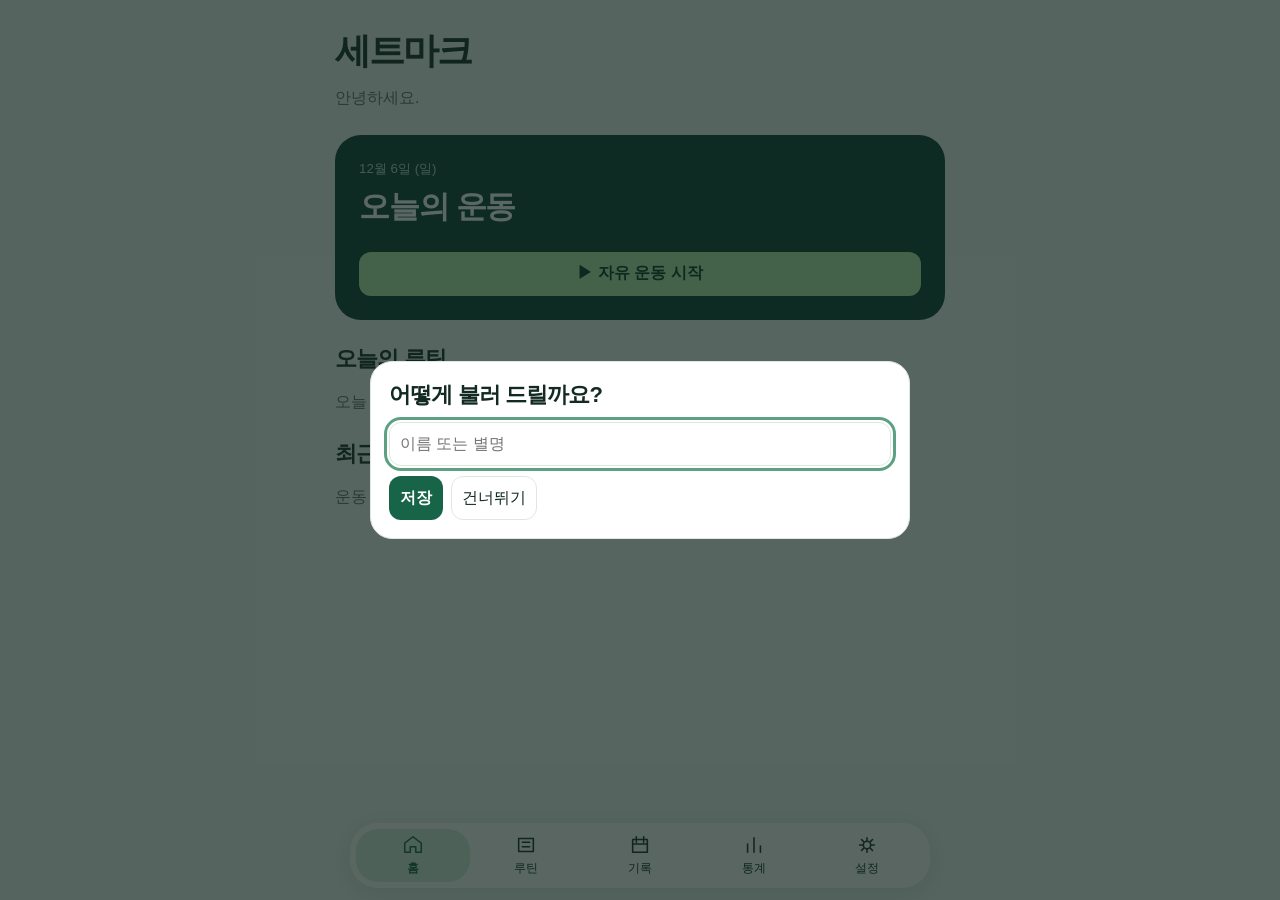
==== index.html @ ee94ebb7 "1113" ====
<!doctype html>
<html lang="ko">
<head>
<meta charset="utf-8">
<meta name="viewport" content="width=device-width,initial-scale=1,viewport-fit=cover">
<meta name="theme-color" content="#f4f7f4">
<meta name="apple-mobile-web-app-capable" content="yes">
<link rel="apple-touch-icon" href="./icon-192.png">
<link rel="manifest" href="./manifest.webmanifest">
<link rel="stylesheet" href="./style.css">
<title>세트마크</title>
</head>
<body>
<div id="app"></div>
<div id="notice" role="status"></div>
<script type="module" src="./app.js"></script>
</body>
</html>
---- style.css ----
:root{font-family:Inter,-apple-system,BlinkMacSystemFont,"Apple SD Gothic Neo",sans-serif;color:#132a23;background:#f4f7f4;--green:#176448;--line:#dde8df;--card:#fff;color-scheme:light}
*{box-sizing:border-box}body{margin:0}main{max-width:650px;margin:auto;padding:calc(22px + env(safe-area-inset-top)) 20px calc(116px + env(safe-area-inset-bottom))}h1{font-size:36px;letter-spacing:-.06em;margin:5px 0 10px}h2{font-size:22px;letter-spacing:-.04em;margin:0 0 12px}p{line-height:1.55}button,input,select{font:inherit}button{cursor:pointer;color:inherit}button,input,select{border:1px solid var(--line);border-radius:12px;padding:10px;background:var(--card);min-height:44px}button:disabled{opacity:.45}input,select{max-width:100%;min-width:0}button:focus-visible,input:focus-visible,select:focus-visible{outline:3px solid #5ba182;outline-offset:2px}.primary{background:var(--green);color:#fff;border-color:transparent;font-weight:700}.wide{width:100%}.muted,small{color:#5c7168}.hero{background:#073e31;color:white;border-radius:26px;padding:24px;margin:24px 0}.hero h2{font-size:31px}.hero small{color:#b4d5c5}.hero button{background:#b6efaa;color:#0d3425;margin-top:12px}.card{background:var(--card);border:1px solid var(--line);padding:16px;border-radius:18px;margin:10px 0}.row{display:flex;gap:8px;align-items:center;flex-wrap:wrap}.between{justify-content:space-between}.stack{display:grid;gap:10px}.section{margin-top:24px}.tabbar{position:fixed;z-index:2;left:50%;bottom:calc(12px + env(safe-area-inset-bottom));transform:translateX(-50%);width:min(94%,580px);display:grid;grid-template-columns:repeat(5,1fr);padding:5px;border:1px solid #ffffffd9;background:#ffffffbd;-webkit-backdrop-filter:blur(22px) saturate(160%);backdrop-filter:blur(22px) saturate(160%);box-shadow:0 5px 24px #173f2924;border-radius:28px}.tabbar::before{content:"";position:absolute;top:5px;bottom:5px;left:5px;width:calc((100% - 10px)/5);transform:translateX(calc(var(--tab) * 100%));border-radius:22px;background:#d8eee0;transition:transform .23s ease}.tabbar button{position:relative;border:0;background:transparent;font-size:12px;padding:5px 2px}.tabbar svg{display:block;width:22px;height:22px;margin:0 auto 4px}.tabbar [aria-current]{color:var(--green);font-weight:800}.capsule{position:sticky;top:calc(6px + env(safe-area-inset-top));z-index:3;width:max-content;margin:0 auto 14px;background:#101713;color:#fff;border:0;border-radius:99px;display:flex;align-items:center;gap:10px;font-variant-numeric:tabular-nums}.ring{width:21px;height:21px;border-radius:50%;background:conic-gradient(#a4efab var(--progress),#3c5249 0);display:grid;place-items:center}.ring:after{content:"";width:15px;height:15px;background:#101713;border-radius:50%}.set{display:grid;grid-template-columns:24px 1fr 1fr 44px 44px;align-items:center;gap:5px;margin:6px 0}.set button{padding:0}.set input{width:100%}.checked{background:#e0f4e4}.chips{display:flex;gap:6px;overflow:auto;padding:4px 0}.chips button{white-space:nowrap}.exercise{width:100%;display:flex;align-items:center;gap:12px;text-align:left;margin:5px 0}.pose{width:42px;height:42px;background:#edf6ed;border-radius:9px;flex:none}.calendar{display:grid;grid-template-columns:repeat(7,minmax(0,1fr));text-align:center;gap:4px}.calendar button{padding:3px;min-width:0}.calendar i{display:block;margin:auto;width:5px;height:5px;border-radius:50%;background:currentColor}.bars{height:145px;display:flex;align-items:end;gap:3px;border-bottom:1px solid var(--line);margin:12px 0}.bars span{background:#3e916b;border-radius:3px 3px 0 0;flex:1;min-width:0}.clock{font-variant-numeric:tabular-nums;font-weight:700}.danger{color:#a12a38}dialog{width:min(94%,540px);max-height:82dvh;border:1px solid var(--line);border-radius:22px;padding:18px;color:inherit;background:var(--card)}dialog::backdrop{background:#10231db0}#notice{position:fixed;z-index:5;bottom:100px;left:50%;transform:translateX(-50%);background:#132a23;color:white;border-radius:14px;padding:10px 16px;width:max-content;max-width:90%}#notice:empty{display:none}@media(prefers-reduced-motion:reduce){*{transition:none!important}}
[hidden]{display:none!important}.hero h2{margin-top:8px}h1+p{margin-top:0}.calendar{margin-top:10px}
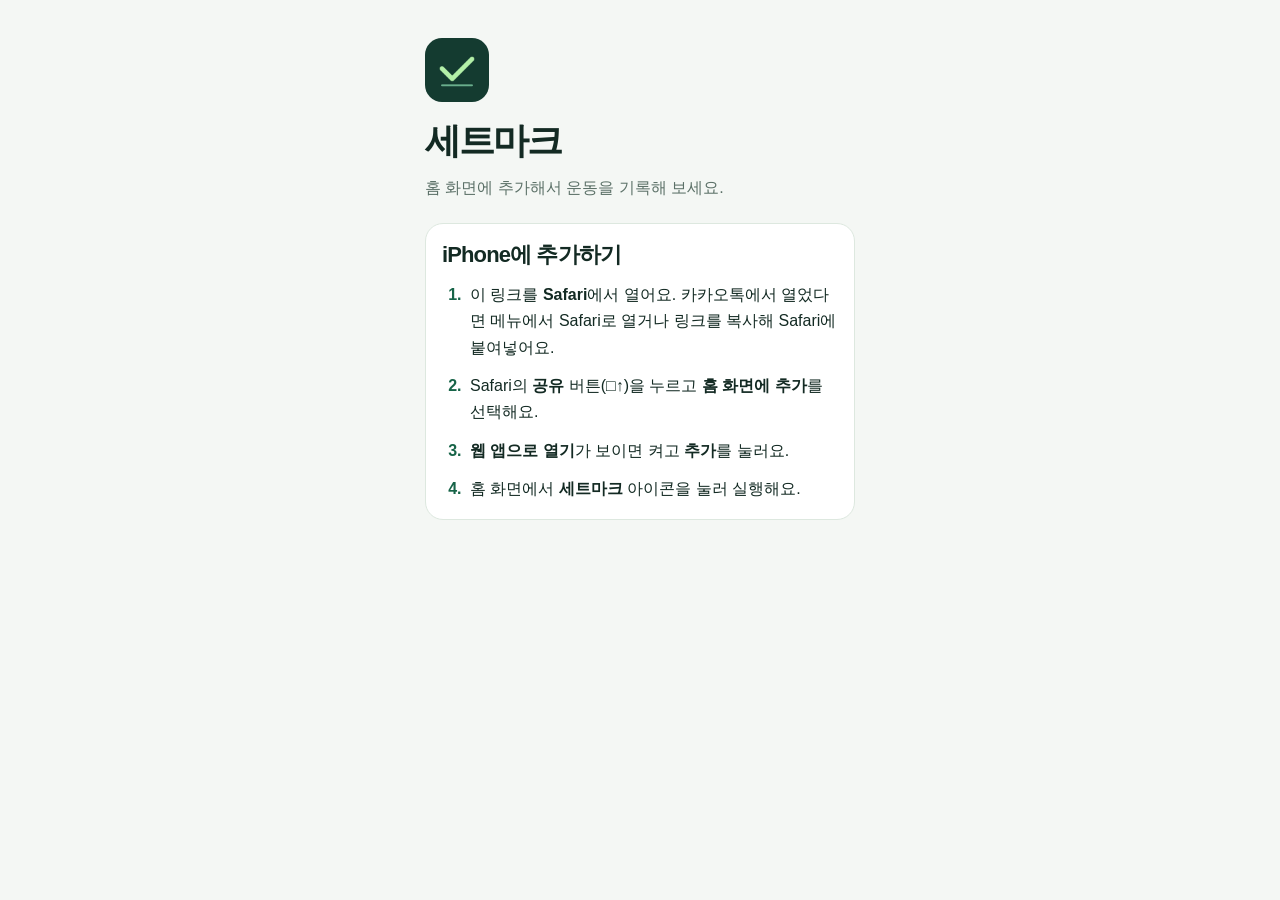
==== commit e93c062c: "launch" ====
--- a/index.html
+++ b/index.html
@@ -11,8 +11,24 @@
 <title>세트마크</title>
 </head>
 <body>
-<div id="app"></div>
+<main id="install-guide" class="install-guide">
+  <header class="install-header">
+    <img src="./icon-192.png" width="64" height="64" alt="">
+    <h1>세트마크</h1>
+    <p>홈 화면에 추가해서 운동을 기록해 보세요.</p>
+  </header>
+  <section class="card" aria-labelledby="install-title">
+    <h2 id="install-title">iPhone에 추가하기</h2>
+    <ol>
+      <li>이 링크를 <strong>Safari</strong>에서 열어요. 카카오톡에서 열었다면 메뉴에서 Safari로 열거나 링크를 복사해 Safari에 붙여넣어요.</li>
+      <li>Safari의 <strong>공유</strong> 버튼(□↑)을 누르고 <strong>홈 화면에 추가</strong>를 선택해요.</li>
+      <li><strong>웹 앱으로 열기</strong>가 보이면 켜고 <strong>추가</strong>를 눌러요.</li>
+      <li>홈 화면에서 <strong>세트마크</strong> 아이콘을 눌러 실행해요.</li>
+    </ol>
+  </section>
+</main>
+<div id="app" hidden></div>
 <div id="notice" role="status"></div>
-<script type="module" src="./app.js"></script>
+<script type="module" src="./launch.js"></script>
 </body>
 </html>
--- a/style.css
+++ b/style.css
@@ -1,3 +1,10 @@
 :root{font-family:Inter,-apple-system,BlinkMacSystemFont,"Apple SD Gothic Neo",sans-serif;color:#132a23;background:#f4f7f4;--green:#176448;--line:#dde8df;--card:#fff;color-scheme:light}
 *{box-sizing:border-box}body{margin:0}main{max-width:650px;margin:auto;padding:calc(22px + env(safe-area-inset-top)) 20px calc(116px + env(safe-area-inset-bottom))}h1{font-size:36px;letter-spacing:-.06em;margin:5px 0 10px}h2{font-size:22px;letter-spacing:-.04em;margin:0 0 12px}p{line-height:1.55}button,input,select{font:inherit}button{cursor:pointer;color:inherit}button,input,select{border:1px solid var(--line);border-radius:12px;padding:10px;background:var(--card);min-height:44px}button:disabled{opacity:.45}input,select{max-width:100%;min-width:0}button:focus-visible,input:focus-visible,select:focus-visible{outline:3px solid #5ba182;outline-offset:2px}.primary{background:var(--green);color:#fff;border-color:transparent;font-weight:700}.wide{width:100%}.muted,small{color:#5c7168}.hero{background:#073e31;color:white;border-radius:26px;padding:24px;margin:24px 0}.hero h2{font-size:31px}.hero small{color:#b4d5c5}.hero button{background:#b6efaa;color:#0d3425;margin-top:12px}.card{background:var(--card);border:1px solid var(--line);padding:16px;border-radius:18px;margin:10px 0}.row{display:flex;gap:8px;align-items:center;flex-wrap:wrap}.between{justify-content:space-between}.stack{display:grid;gap:10px}.section{margin-top:24px}.tabbar{position:fixed;z-index:2;left:50%;bottom:calc(12px + env(safe-area-inset-bottom));transform:translateX(-50%);width:min(94%,580px);display:grid;grid-template-columns:repeat(5,1fr);padding:5px;border:1px solid #ffffffd9;background:#ffffffbd;-webkit-backdrop-filter:blur(22px) saturate(160%);backdrop-filter:blur(22px) saturate(160%);box-shadow:0 5px 24px #173f2924;border-radius:28px}.tabbar::before{content:"";position:absolute;top:5px;bottom:5px;left:5px;width:calc((100% - 10px)/5);transform:translateX(calc(var(--tab) * 100%));border-radius:22px;background:#d8eee0;transition:transform .23s ease}.tabbar button{position:relative;border:0;background:transparent;font-size:12px;padding:5px 2px}.tabbar svg{display:block;width:22px;height:22px;margin:0 auto 4px}.tabbar [aria-current]{color:var(--green);font-weight:800}.capsule{position:sticky;top:calc(6px + env(safe-area-inset-top));z-index:3;width:max-content;margin:0 auto 14px;background:#101713;color:#fff;border:0;border-radius:99px;display:flex;align-items:center;gap:10px;font-variant-numeric:tabular-nums}.ring{width:21px;height:21px;border-radius:50%;background:conic-gradient(#a4efab var(--progress),#3c5249 0);display:grid;place-items:center}.ring:after{content:"";width:15px;height:15px;background:#101713;border-radius:50%}.set{display:grid;grid-template-columns:24px 1fr 1fr 44px 44px;align-items:center;gap:5px;margin:6px 0}.set button{padding:0}.set input{width:100%}.checked{background:#e0f4e4}.chips{display:flex;gap:6px;overflow:auto;padding:4px 0}.chips button{white-space:nowrap}.exercise{width:100%;display:flex;align-items:center;gap:12px;text-align:left;margin:5px 0}.pose{width:42px;height:42px;background:#edf6ed;border-radius:9px;flex:none}.calendar{display:grid;grid-template-columns:repeat(7,minmax(0,1fr));text-align:center;gap:4px}.calendar button{padding:3px;min-width:0}.calendar i{display:block;margin:auto;width:5px;height:5px;border-radius:50%;background:currentColor}.bars{height:145px;display:flex;align-items:end;gap:3px;border-bottom:1px solid var(--line);margin:12px 0}.bars span{background:#3e916b;border-radius:3px 3px 0 0;flex:1;min-width:0}.clock{font-variant-numeric:tabular-nums;font-weight:700}.danger{color:#a12a38}dialog{width:min(94%,540px);max-height:82dvh;border:1px solid var(--line);border-radius:22px;padding:18px;color:inherit;background:var(--card)}dialog::backdrop{background:#10231db0}#notice{position:fixed;z-index:5;bottom:100px;left:50%;transform:translateX(-50%);background:#132a23;color:white;border-radius:14px;padding:10px 16px;width:max-content;max-width:90%}#notice:empty{display:none}@media(prefers-reduced-motion:reduce){*{transition:none!important}}
 [hidden]{display:none!important}.hero h2{margin-top:8px}h1+p{margin-top:0}.calendar{margin-top:10px}
+.install-guide{max-width:470px;padding-top:calc(38px + env(safe-area-inset-top));padding-bottom:calc(30px + env(safe-area-inset-bottom))}
+.install-header img{border-radius:17px;display:block;margin-bottom:15px}
+.install-header p{color:#5c7168;margin-bottom:22px}
+.install-guide ol{margin:0;padding-left:1.5em;line-height:1.65}
+.install-guide li{padding-left:.25em}
+.install-guide li+li{margin-top:12px}
+.install-guide li::marker{font-weight:700;color:var(--green)}
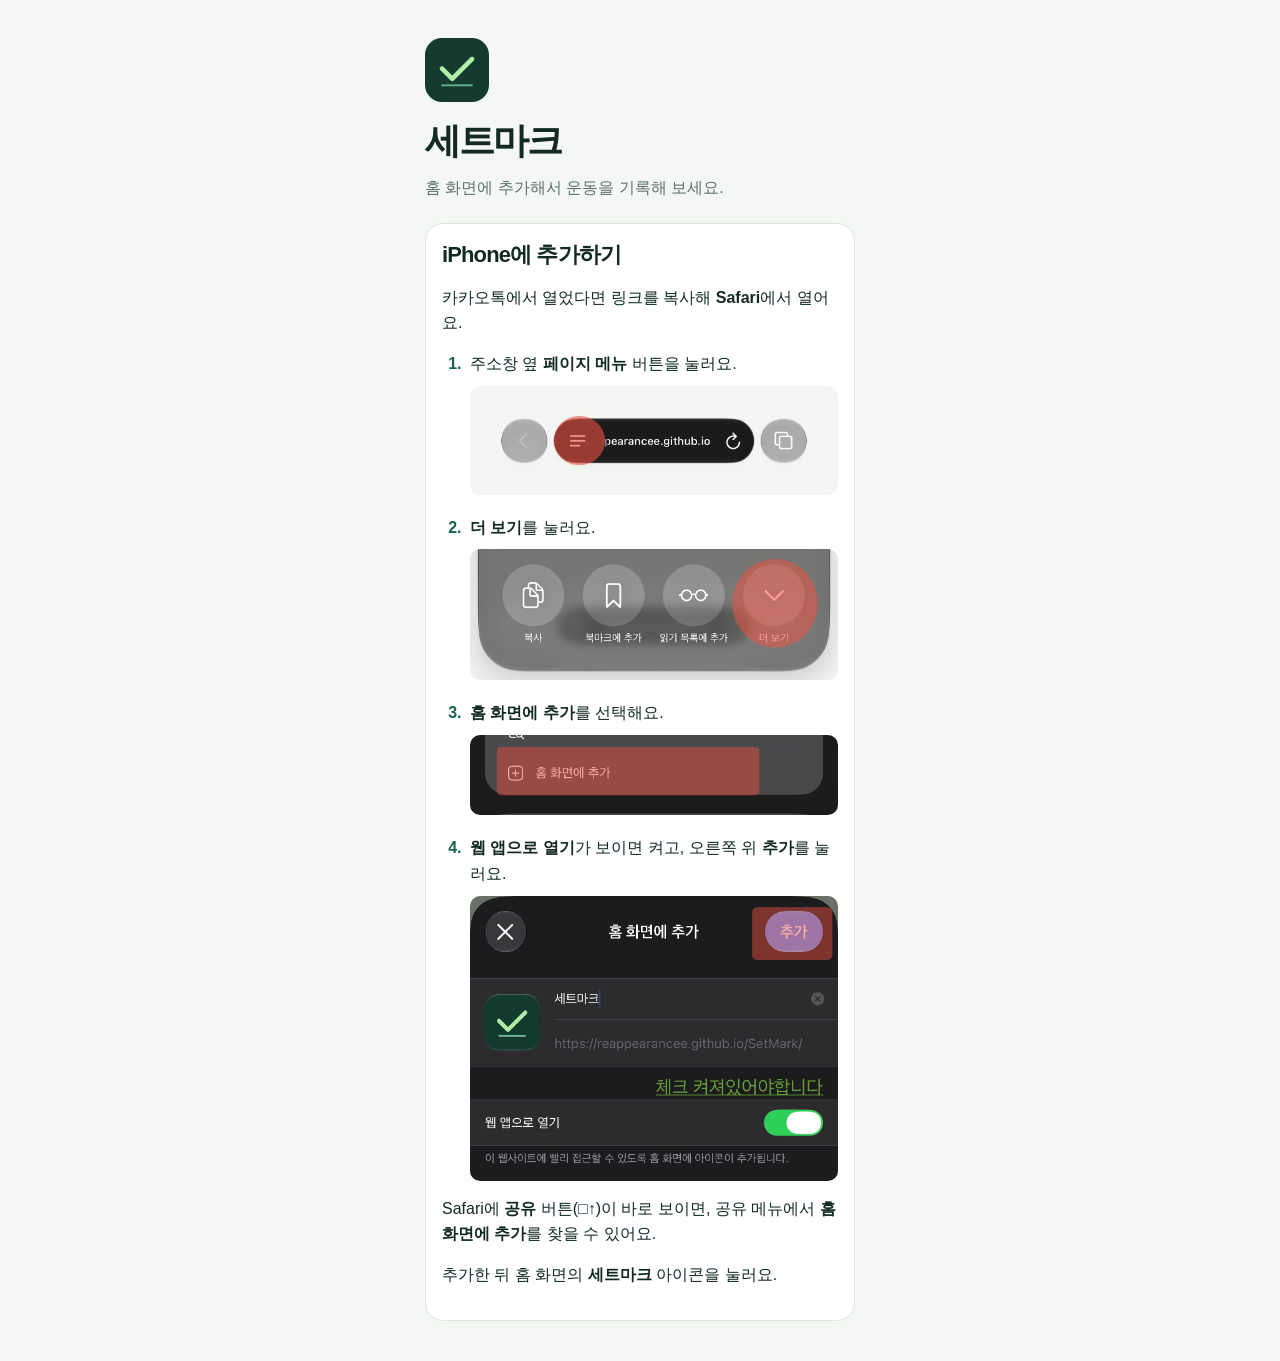
==== commit f406cf66: "update" ====
--- a/index.html
+++ b/index.html
@@ -19,12 +19,27 @@
   </header>
   <section class="card" aria-labelledby="install-title">
     <h2 id="install-title">iPhone에 추가하기</h2>
-    <ol>
-      <li>이 링크를 <strong>Safari</strong>에서 열어요. 카카오톡에서 열었다면 메뉴에서 Safari로 열거나 링크를 복사해 Safari에 붙여넣어요.</li>
-      <li>Safari의 <strong>공유</strong> 버튼(□↑)을 누르고 <strong>홈 화면에 추가</strong>를 선택해요.</li>
-      <li><strong>웹 앱으로 열기</strong>가 보이면 켜고 <strong>추가</strong>를 눌러요.</li>
-      <li>홈 화면에서 <strong>세트마크</strong> 아이콘을 눌러 실행해요.</li>
+    <p>카카오톡에서 열었다면 링크를 복사해 <strong>Safari</strong>에서 열어요.</p>
+    <ol class="install-steps">
+      <li>
+        주소창 옆 <strong>페이지 메뉴</strong> 버튼을 눌러요.
+        <img src="./install-step-1.jpg" alt="Safari 주소창 왼쪽의 페이지 메뉴 버튼이 강조된 화면">
+      </li>
+      <li>
+        <strong>더 보기</strong>를 눌러요.
+        <img src="./install-step-2.jpg" alt="페이지 메뉴 오른쪽의 더 보기 버튼이 강조된 화면">
+      </li>
+      <li>
+        <strong>홈 화면에 추가</strong>를 선택해요.
+        <img src="./install-step-3.jpg" alt="홈 화면에 추가 메뉴가 강조된 화면">
+      </li>
+      <li>
+        <strong>웹 앱으로 열기</strong>가 보이면 켜고, 오른쪽 위 <strong>추가</strong>를 눌러요.
+        <img src="./install-step-4.jpg" alt="웹 앱으로 열기가 켜져 있고 오른쪽 위 추가 버튼이 강조된 화면">
+      </li>
     </ol>
+    <p>Safari에 <strong>공유</strong> 버튼(□↑)이 바로 보이면, 공유 메뉴에서 <strong>홈 화면에 추가</strong>를 찾을 수 있어요.</p>
+    <p>추가한 뒤 홈 화면의 <strong>세트마크</strong> 아이콘을 눌러요.</p>
   </section>
 </main>
 <div id="app" hidden></div>
--- a/style.css
+++ b/style.css
@@ -8,3 +8,19 @@
 .install-guide li{padding-left:.25em}
 .install-guide li+li{margin-top:12px}
 .install-guide li::marker{font-weight:700;color:var(--green)}
+
+/* Disable double-tap zoom while keeping panning and pinch zoom. */
+#app, #app * {
+  touch-action: manipulation;
+}
+
+.install-steps img {
+  display: block;
+  width: 100%;
+  height: auto;
+  margin-top: 8px;
+  border-radius: 10px;
+}
+.install-guide .install-steps li + li {
+  margin-top: 20px;
+}
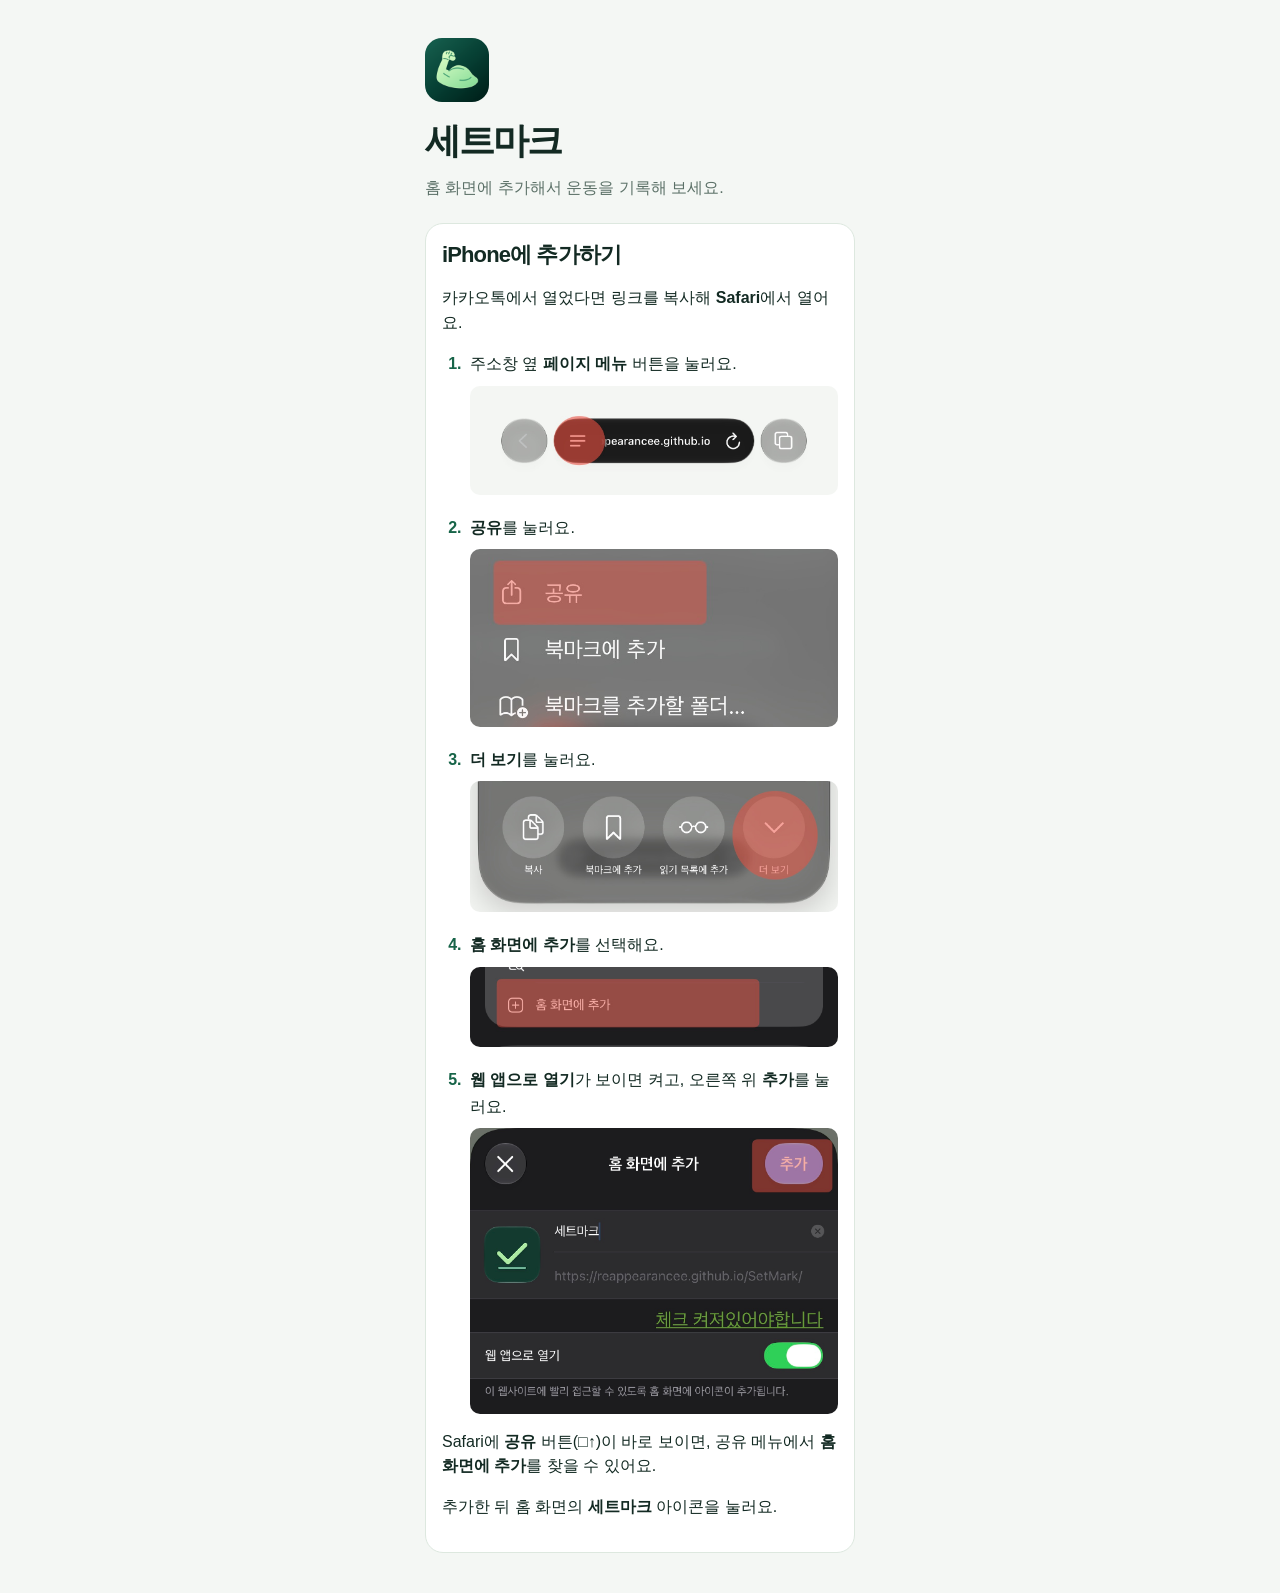
==== commit 32e868a0: "update" ====
--- a/index.html
+++ b/index.html
@@ -26,6 +26,10 @@
         <img src="./install-step-1.jpg" alt="Safari 주소창 왼쪽의 페이지 메뉴 버튼이 강조된 화면">
       </li>
       <li>
+        <strong>공유</strong>를 눌러요.
+        <img src="./install-step-share.jpg" alt="Safari 페이지 메뉴에서 공유 버튼이 강조된 화면">
+      </li>
+      <li>
         <strong>더 보기</strong>를 눌러요.
         <img src="./install-step-2.jpg" alt="페이지 메뉴 오른쪽의 더 보기 버튼이 강조된 화면">
       </li>
--- a/style.css
+++ b/style.css
@@ -24,3 +24,32 @@
 .install-guide .install-steps li + li {
   margin-top: 20px;
 }
+
+.rest-sound {
+  display: flex;
+  align-items: center;
+  justify-content: space-between;
+  min-height: 44px;
+  gap: 12px;
+}
+.rest-sound input {
+  flex: none;
+  width: 20px;
+  height: 20px;
+  min-height: 0;
+  margin: 0 4px;
+  padding: 0;
+  accent-color: var(--green);
+}
+.rest-controls { display: inline-flex; align-items: center; gap: 8px; }
+.rest-controls button { min-width: 44px; }
+.rest-controls output { min-width: 48px; text-align: center; }
+.routine-set {
+  display: grid;
+  grid-template-columns: 40px minmax(0, 1fr) minmax(0, 1fr);
+  align-items: center;
+  gap: 6px;
+  margin: 8px 0;
+}
+.routine-set input { width: 100%; }
+.update-banner { background: #e8f5ea; }
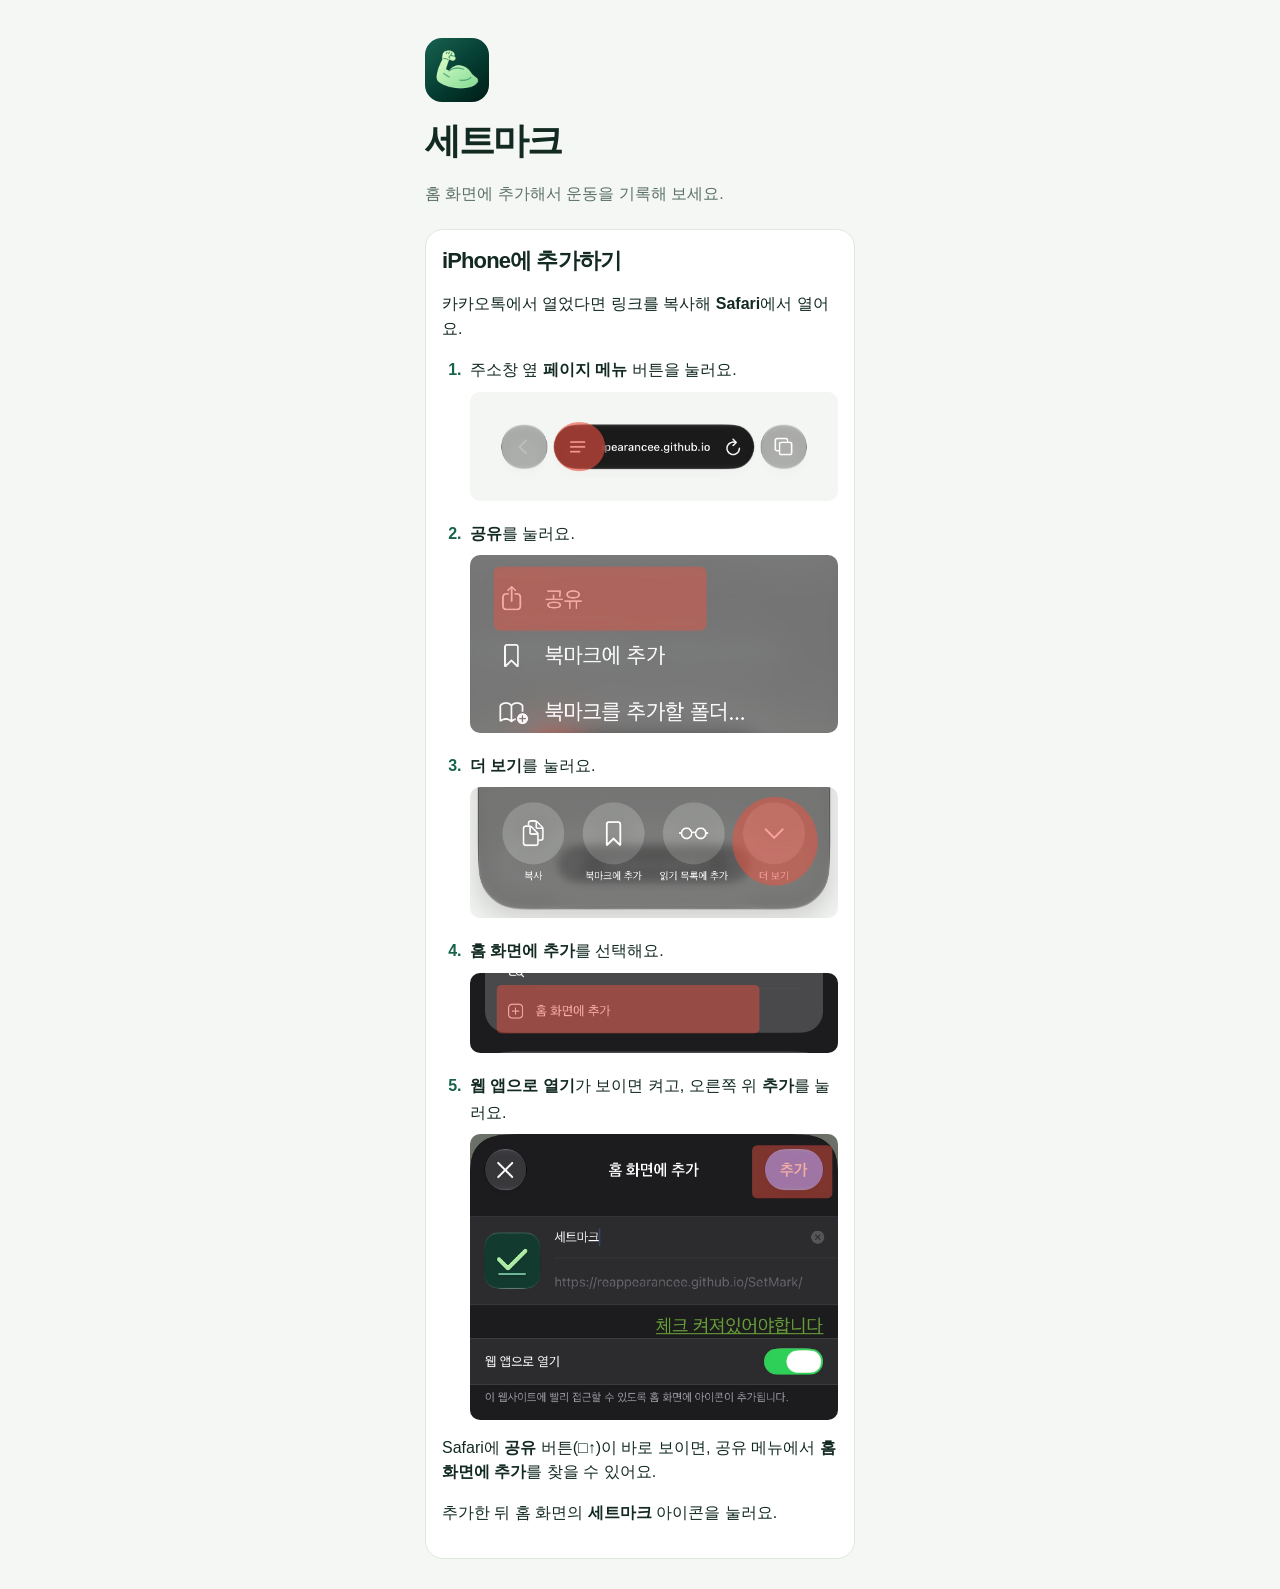
==== commit 64a17687: "폴더링" ====
--- a/index.html
+++ b/index.html
@@ -5,49 +5,15 @@
 <meta name="viewport" content="width=device-width,initial-scale=1,viewport-fit=cover">
 <meta name="theme-color" content="#f4f7f4">
 <meta name="apple-mobile-web-app-capable" content="yes">
-<link rel="apple-touch-icon" href="./icon-192.png">
+<link rel="apple-touch-icon" href="./main/icon-192.png">
 <link rel="manifest" href="./manifest.webmanifest">
-<link rel="stylesheet" href="./style.css">
+<link rel="stylesheet" href="./main/style.css">
 <title>세트마크</title>
 </head>
 <body>
-<main id="install-guide" class="install-guide">
-  <header class="install-header">
-    <img src="./icon-192.png" width="64" height="64" alt="">
-    <h1>세트마크</h1>
-    <p>홈 화면에 추가해서 운동을 기록해 보세요.</p>
-  </header>
-  <section class="card" aria-labelledby="install-title">
-    <h2 id="install-title">iPhone에 추가하기</h2>
-    <p>카카오톡에서 열었다면 링크를 복사해 <strong>Safari</strong>에서 열어요.</p>
-    <ol class="install-steps">
-      <li>
-        주소창 옆 <strong>페이지 메뉴</strong> 버튼을 눌러요.
-        <img src="./install-step-1.jpg" alt="Safari 주소창 왼쪽의 페이지 메뉴 버튼이 강조된 화면">
-      </li>
-      <li>
-        <strong>공유</strong>를 눌러요.
-        <img src="./install-step-share.jpg" alt="Safari 페이지 메뉴에서 공유 버튼이 강조된 화면">
-      </li>
-      <li>
-        <strong>더 보기</strong>를 눌러요.
-        <img src="./install-step-2.jpg" alt="페이지 메뉴 오른쪽의 더 보기 버튼이 강조된 화면">
-      </li>
-      <li>
-        <strong>홈 화면에 추가</strong>를 선택해요.
-        <img src="./install-step-3.jpg" alt="홈 화면에 추가 메뉴가 강조된 화면">
-      </li>
-      <li>
-        <strong>웹 앱으로 열기</strong>가 보이면 켜고, 오른쪽 위 <strong>추가</strong>를 눌러요.
-        <img src="./install-step-4.jpg" alt="웹 앱으로 열기가 켜져 있고 오른쪽 위 추가 버튼이 강조된 화면">
-      </li>
-    </ol>
-    <p>Safari에 <strong>공유</strong> 버튼(□↑)이 바로 보이면, 공유 메뉴에서 <strong>홈 화면에 추가</strong>를 찾을 수 있어요.</p>
-    <p>추가한 뒤 홈 화면의 <strong>세트마크</strong> 아이콘을 눌러요.</p>
-  </section>
-</main>
 <div id="app" hidden></div>
 <div id="notice" role="status"></div>
-<script type="module" src="./launch.js"></script>
+<noscript><a href="./install/">설치 안내 보기</a></noscript>
+<script type="module" src="./main/launch.js"></script>
 </body>
 </html>
--- a/main/style.css
+++ b/main/style.css
@@ -0,0 +1,76 @@
+:root{font-family:Inter,-apple-system,BlinkMacSystemFont,"Apple SD Gothic Neo",sans-serif;color:#132a23;background:#f4f7f4;--green:#176448;--line:#dde8df;--card:#fff;color-scheme:light}
+*{box-sizing:border-box}body{margin:0}main{max-width:650px;margin:auto;padding:calc(22px + env(safe-area-inset-top)) 20px calc(116px + env(safe-area-inset-bottom))}h1{font-size:36px;letter-spacing:-.06em;margin:5px 0 10px}h2{font-size:22px;letter-spacing:-.04em;margin:0 0 12px}p{line-height:1.55}button,input,select{font:inherit}button{cursor:pointer;color:inherit}button,input,select{border:1px solid var(--line);border-radius:12px;padding:10px;background:var(--card);min-height:44px}button:disabled{opacity:.45}input,select{max-width:100%;min-width:0}button:focus-visible,input:focus-visible,select:focus-visible{outline:3px solid #5ba182;outline-offset:2px}.primary{background:var(--green);color:#fff;border-color:transparent;font-weight:700}.wide{width:100%}.muted,small{color:#5c7168}.hero{background:#073e31;color:white;border-radius:26px;padding:24px;margin:24px 0}.hero h2{font-size:31px}.hero small{color:#b4d5c5}.hero button{background:#b6efaa;color:#0d3425;margin-top:12px}.card{background:var(--card);border:1px solid var(--line);padding:16px;border-radius:18px;margin:10px 0}.row{display:flex;gap:8px;align-items:center;flex-wrap:wrap}.between{justify-content:space-between}.stack{display:grid;gap:10px}.section{margin-top:24px}.tabbar{position:fixed;z-index:2;left:50%;bottom:calc(12px + env(safe-area-inset-bottom));transform:translateX(-50%);width:min(94%,580px);display:grid;grid-template-columns:repeat(5,1fr);padding:5px;border:1px solid #ffffffd9;background:#ffffffbd;-webkit-backdrop-filter:blur(22px) saturate(160%);backdrop-filter:blur(22px) saturate(160%);box-shadow:0 5px 24px #173f2924;border-radius:28px}.tabbar::before{content:"";position:absolute;top:5px;bottom:5px;left:5px;width:calc((100% - 10px)/5);transform:translateX(calc(var(--tab) * 100%));border-radius:22px;background:#d8eee0;transition:transform .23s ease}.tabbar button{position:relative;border:0;background:transparent;font-size:12px;padding:5px 2px}.tabbar svg{display:block;width:22px;height:22px;margin:0 auto 4px}.tabbar [aria-current]{color:var(--green);font-weight:800}.capsule{position:sticky;top:calc(6px + env(safe-area-inset-top));z-index:3;width:max-content;margin:0 auto 14px;background:#101713;color:#fff;border:0;border-radius:99px;display:flex;align-items:center;gap:10px;font-variant-numeric:tabular-nums}.ring{width:21px;height:21px;border-radius:50%;background:conic-gradient(#a4efab var(--progress),#3c5249 0);display:grid;place-items:center}.ring:after{content:"";width:15px;height:15px;background:#101713;border-radius:50%}.set{display:grid;grid-template-columns:24px 1fr 1fr 44px 44px;align-items:center;gap:5px;margin:6px 0}.set button{padding:0}.set input{width:100%}.checked{background:#e0f4e4}.chips{display:flex;gap:6px;overflow:auto;padding:4px 0}.chips button{white-space:nowrap}.exercise{width:100%;display:flex;align-items:center;gap:12px;text-align:left;margin:5px 0}.pose{width:42px;height:42px;background:#edf6ed;border-radius:9px;flex:none}.calendar{display:grid;grid-template-columns:repeat(7,minmax(0,1fr));text-align:center;gap:4px}.calendar button{padding:3px;min-width:0}.calendar i{display:block;margin:auto;width:5px;height:5px;border-radius:50%;background:currentColor}.bars{height:145px;display:flex;align-items:end;gap:3px;border-bottom:1px solid var(--line);margin:12px 0}.bars span{background:#3e916b;border-radius:3px 3px 0 0;flex:1;min-width:0}.clock{font-variant-numeric:tabular-nums;font-weight:700}.danger{color:#a12a38}dialog{width:min(94%,540px);max-height:82dvh;border:1px solid var(--line);border-radius:22px;padding:18px;color:inherit;background:var(--card)}dialog::backdrop{background:#10231db0}#notice{position:fixed;z-index:5;bottom:100px;left:50%;transform:translateX(-50%);background:#132a23;color:white;border-radius:14px;padding:10px 16px;width:max-content;max-width:90%}#notice:empty{display:none}@media(prefers-reduced-motion:reduce){*{transition:none!important}}
+[hidden]{display:none!important}.hero h2{margin-top:8px}h1+p{margin-top:0}.calendar{margin-top:10px}
+
+/* Disable double-tap zoom while keeping panning and pinch zoom. */
+#app, #app * {
+  touch-action: manipulation;
+}
+
+
+.rest-sound {
+  display: flex;
+  align-items: center;
+  justify-content: space-between;
+  min-height: 44px;
+  gap: 12px;
+}
+.rest-sound input {
+  flex: none;
+  width: 20px;
+  height: 20px;
+  min-height: 0;
+  margin: 0 4px;
+  padding: 0;
+  accent-color: var(--green);
+}
+.rest-controls { display: inline-flex; align-items: center; gap: 8px; }
+.rest-controls button { min-width: 44px; }
+.rest-controls output { min-width: 48px; text-align: center; }
+.routine-set {
+  display: grid;
+  grid-template-columns: 40px minmax(0, 1fr) minmax(0, 1fr);
+  align-items: center;
+  gap: 6px;
+  margin: 8px 0;
+}
+.routine-set input { width: 100%; }
+.update-banner { background: #e8f5ea; }
+
+.workout-start { margin: 10px 0; }
+#app button:disabled {
+  background: #e9eeea;
+  border-color: #dce4dd;
+  color: #68766e;
+  cursor: default;
+  opacity: 1;
+}
+
+.workout-guide {
+  margin: 14px 0 16px;
+  padding: 12px 14px;
+  border-left: 3px solid #75b596;
+  border-radius: 10px;
+  background: #102d24;
+  color: #f0faf4;
+}
+.workout-guide > strong {
+  display: block;
+  color: #b6efaa;
+  font-size: .8rem;
+}
+.workout-guide p {
+  margin: 4px 0 0;
+  font-size: .875rem;
+}
+
+.workout-timer { padding: 16px; }
+.workout-time { font-size: 1.25rem; }
+.timer-toggle { min-width: 44px; padding-inline: 8px; color: var(--green); }
+.timer-adjust {
+  display: grid;
+  grid-template-columns: repeat(3, minmax(0, 1fr));
+  gap: 8px;
+  margin-top: 14px;
+}
+.timer-adjust button { font-variant-numeric: tabular-nums; }
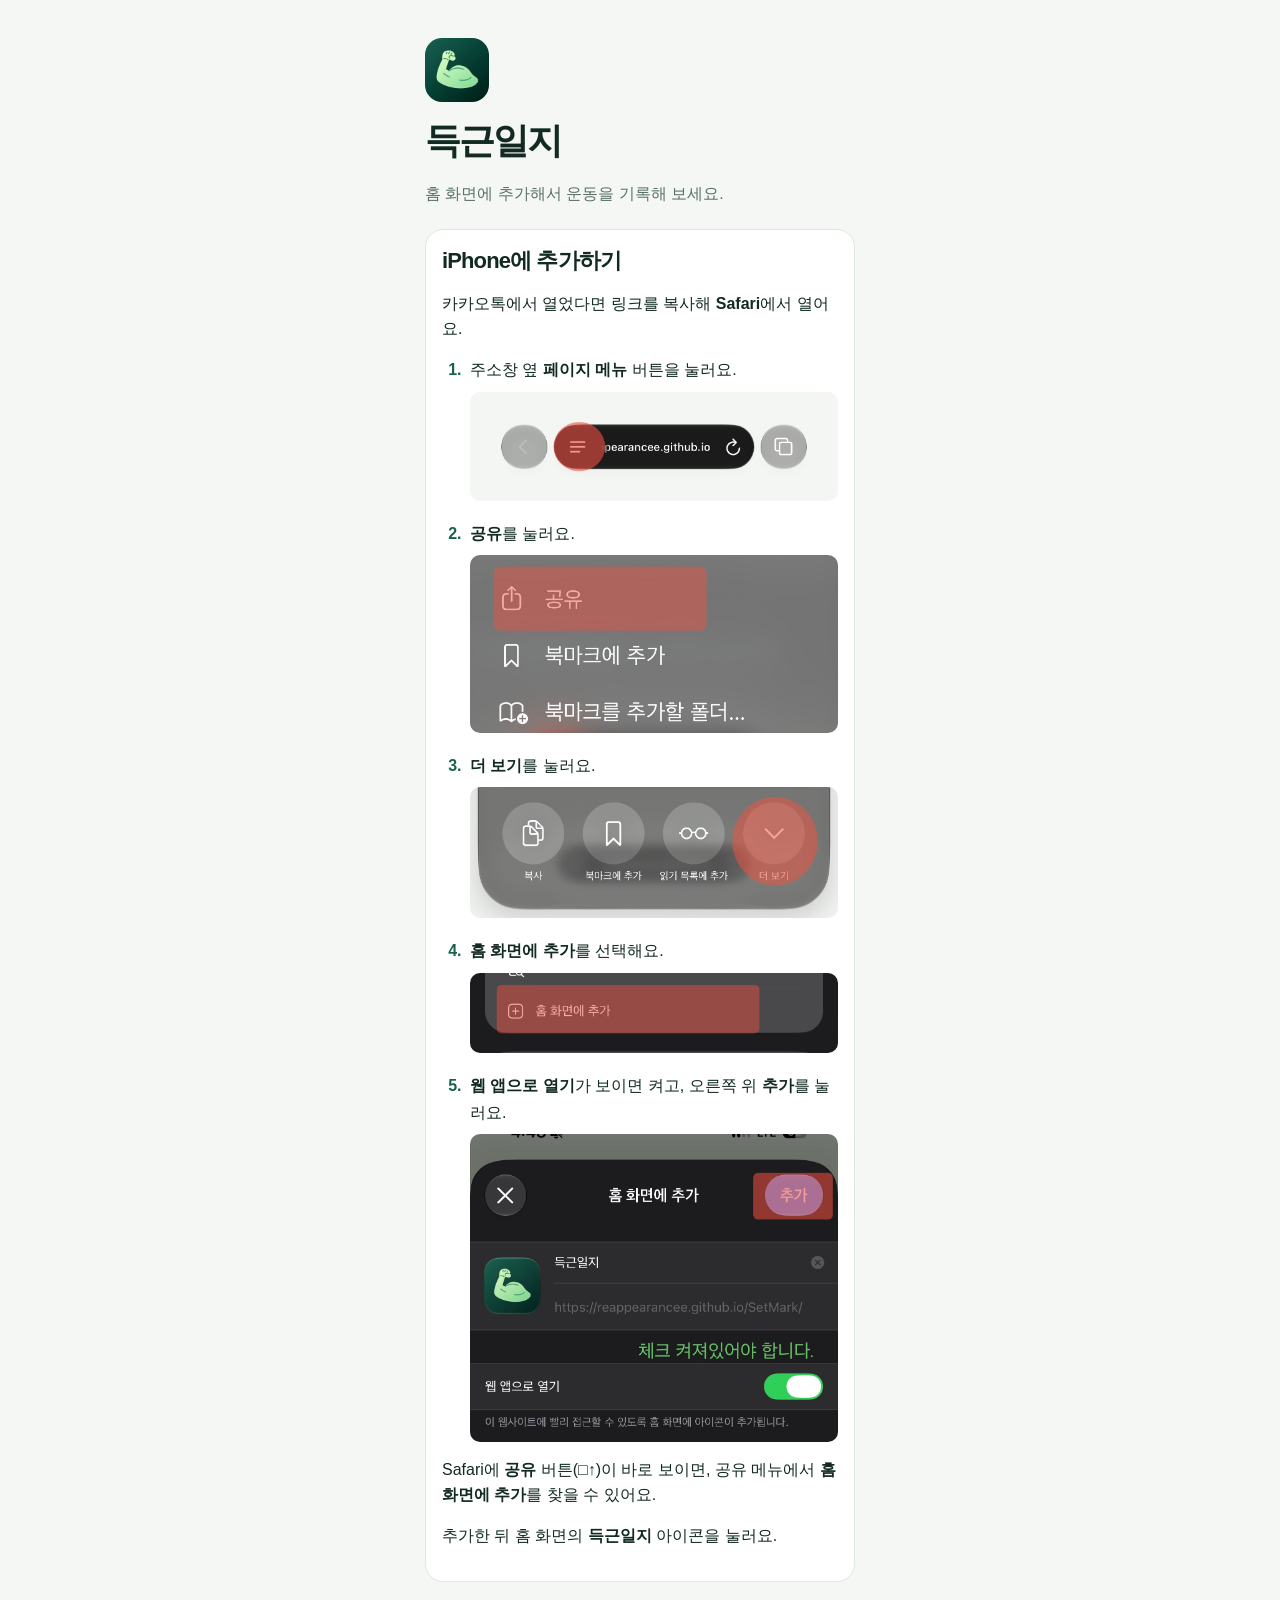
==== commit 593b1469: "이름 변경" ====
--- a/index.html
+++ b/index.html
@@ -5,10 +5,11 @@
 <meta name="viewport" content="width=device-width,initial-scale=1,viewport-fit=cover">
 <meta name="theme-color" content="#f4f7f4">
 <meta name="apple-mobile-web-app-capable" content="yes">
+<meta name="apple-mobile-web-app-title" content="득근일지">
 <link rel="apple-touch-icon" href="./main/icon-192.png">
 <link rel="manifest" href="./manifest.webmanifest">
 <link rel="stylesheet" href="./main/style.css">
-<title>세트마크</title>
+<title>득근일지</title>
 </head>
 <body>
 <div id="app" hidden></div>
--- a/main/style.css
+++ b/main/style.css
@@ -65,7 +65,7 @@
 }
 
 .workout-timer { padding: 16px; }
-.workout-time { font-size: 1.25rem; }
+.workout-time { font-size: 1.625rem; }
 .timer-toggle { min-width: 44px; padding-inline: 8px; color: var(--green); }
 .timer-adjust {
   display: grid;
@@ -74,3 +74,119 @@
   margin-top: 14px;
 }
 .timer-adjust button { font-variant-numeric: tabular-nums; }
+
+.exercise-actions {
+  display: flex;
+  align-items: center;
+  justify-content: space-between;
+  gap: 8px;
+  margin-top: 12px;
+}
+.card > .row:first-child + .exercise-actions { margin-top: 20px; }
+
+
+.routine-rest-options {
+  margin: 12px 0;
+  padding-block: 8px;
+  border-block: 1px solid var(--line);
+}
+.rest-option {
+  display: flex;
+  align-items: center;
+  justify-content: space-between;
+  gap: 8px;
+  margin: 6px 0;
+}
+.rest-option span { flex-shrink: 0; }
+.rest-option select { max-width: 73%; }
+.routine-rest-options summary { cursor: pointer; min-height: 44px; padding: 12px 0; }
+
+.card:has(button[data-action="rest"]) > h2 {
+  font-size: 1rem;
+}
+
+.rest-badge {
+  display: inline-flex;
+  align-items: center;
+  gap: 4px;
+  padding-left: 8px;
+  border-left: 1px solid var(--line);
+  color: var(--green);
+  font-size: .8rem;
+  font-weight: 700;
+  font-variant-numeric: tabular-nums;
+  white-space: nowrap;
+}
+.rest-option input {
+  flex: none;
+  width: 20px;
+  height: 20px;
+  min-height: 0;
+  margin: 0 4px;
+  padding: 0;
+  accent-color: var(--green);
+}
+.rest-option:has(input) { min-height: 44px; }
+.rest-time-picker {
+  display: grid;
+  grid-template-columns: repeat(2, minmax(0, 1fr));
+  gap: 10px;
+  padding: 12px;
+  border-radius: 12px;
+  background: #f0f5f1;
+}
+.rest-time-picker label { display: grid; gap: 4px; }
+.rest-confirm { margin-top: 12px; }
+
+dialog > header:has(+ .stack > #routine-title) {
+  margin-bottom: 14px;
+}
+
+dialog > button[data-action="exercise-rest"].wide + button[data-action="close"].wide {
+  margin-top: 12px;
+}
+
+dialog > header:has(+ #search) {
+  margin-bottom: 14px;
+}
+
+dialog:has(> #search) {
+  padding-top: 26px;
+}
+
+dialog > #search + .chips {
+  margin-top: 12px;
+}
+
+.routine-preview {
+  display: flex;
+  align-items: center;
+  margin: 12px 0 16px;
+}
+.routine-preview > .pose,
+.routine-preview-more {
+  width: 38px;
+  height: 38px;
+  flex: none;
+  border: 2px solid var(--card);
+  border-radius: 50%;
+}
+.routine-preview > * + * { margin-inline-start: -7px; }
+.routine-preview-more {
+  display: grid;
+  place-items: center;
+  background: #e4f0e8;
+  color: var(--green);
+  font-size: .8rem;
+  font-weight: 700;
+}
+.routine-exercise-title { min-width: 0; }
+.routine-exercise-title > strong { overflow-wrap: anywhere; }
+
+.routine-actions { gap: 6px; }
+.routine-actions > button { white-space: nowrap; }
+.routine-actions > button[data-action="routine-remove"] { margin-inline-start: auto; }
+
+.stats-time { margin-block: 16px; }
+.stats-time h2 { font-size: 1rem; margin-bottom: 6px; }
+.stats-time .clock { font-size: 1.625rem; }
